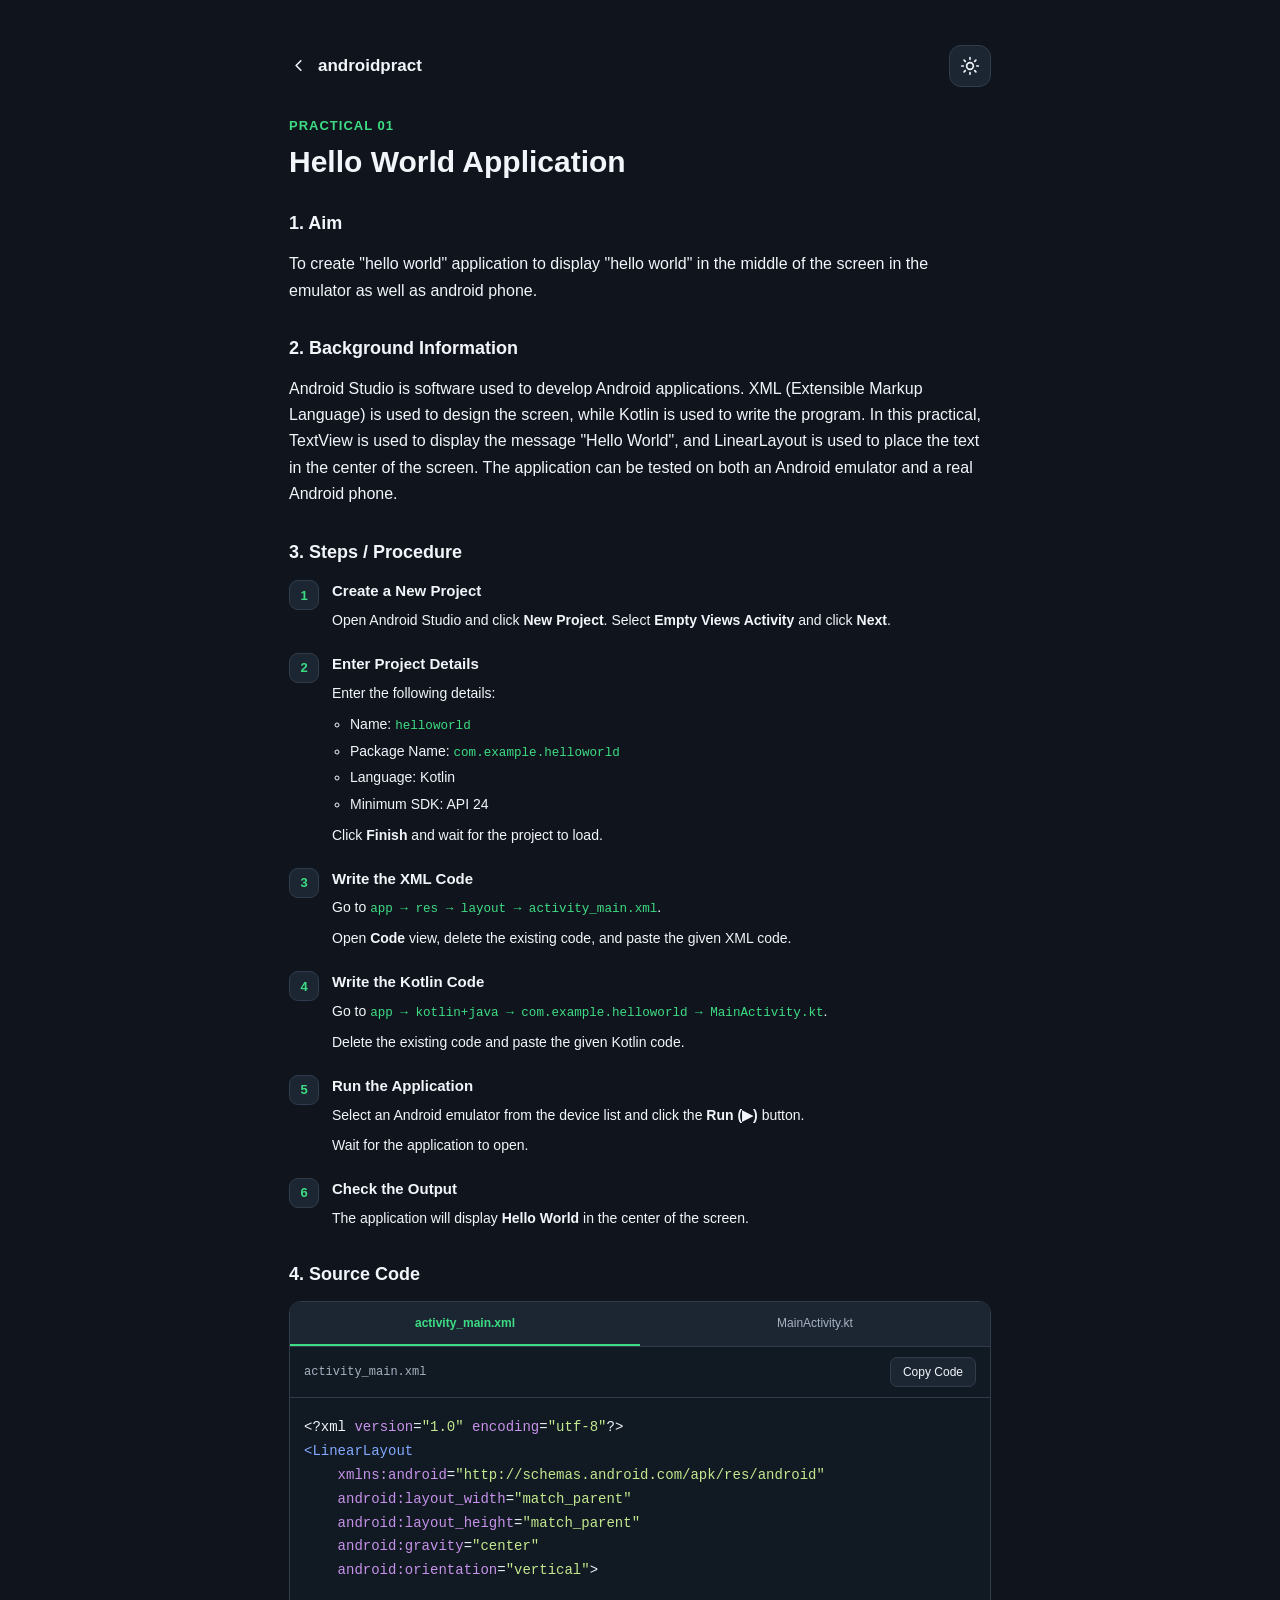
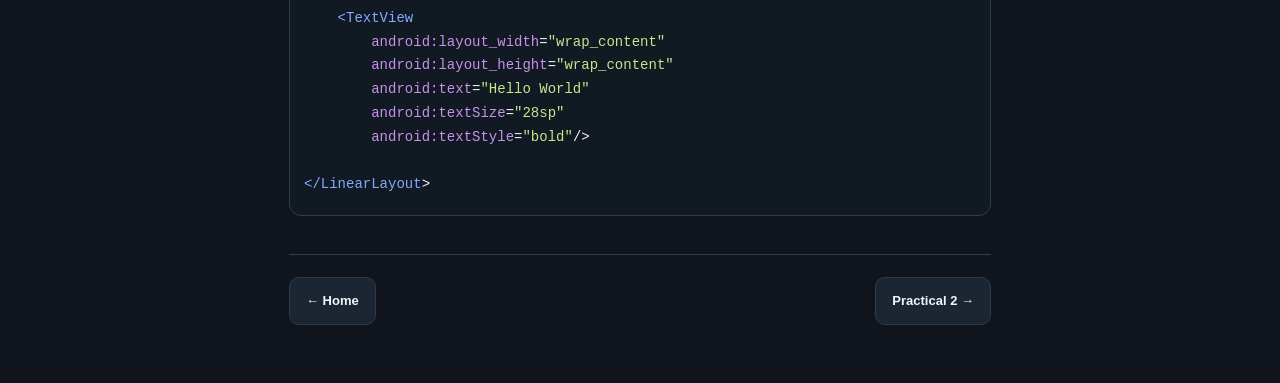
==== p1.html @ e2233543 "Add files via upload" ====
<!DOCTYPE html><html lang="en"><head><meta charset="UTF-8"><meta name="viewport" content="width=device-width,initial-scale=1"><title>Practical 1 - Hello World Application</title><style>*{box-sizing:border-box} :root{--bg:#10151d;--card:#1c2633;--border:#303c4b;--text:#f2f5f9;--muted:#a7b3c2;--accent:#3ddc84;--hover:#253344;--code:#111923}html.light{--bg:#f4f6f8;--card:#fff;--border:#dce2e8;--text:#17212d;--muted:#526273;--accent:#16834b;--hover:#eef5f0;--code:#f0f3f7}body{margin:0;background:var(--bg);color:var(--text);font-family:Arial,sans-serif;line-height:1.65}.container{max-width:750px;margin:auto;padding:24px 16px}.header{display:flex;justify-content:space-between;align-items:center;margin-bottom:28px}.logo{font-size:22px;font-weight:700;letter-spacing:-.5px}.theme-toggle{display:flex;align-items:center;justify-content:center;width:42px;height:42px;background:var(--card);color:var(--text);border:1px solid var(--border);border-radius:12px;cursor:pointer}.theme-toggle svg{width:20px;height:20px}.practical{display:flex;align-items:center;gap:16px;padding:20px 16px;margin-bottom:12px;background:var(--card);border:1px solid var(--border);border-radius:12px;text-decoration:none;color:var(--text)}.practical:hover,.nav-btn:hover{background:var(--hover);border-color:var(--accent)}.number{color:var(--accent);font-size:16px;font-weight:700;min-width:28px}.name{font-size:15px;font-weight:500;line-height:1.5}@media(min-width:768px){.container{padding:45px 24px}.practical{padding:22px 24px}.name{font-size:17px}}h1{font-size:25px;line-height:1.3;margin:0 0 28px}.home-link{display:flex;align-items:center;gap:10px;color:var(--text);text-decoration:none;font-size:17px;font-weight:700}.home-link svg{width:19px;height:19px}.practical-number{color:var(--accent);font-size:13px;font-weight:700;letter-spacing:1px;margin-bottom:6px}.section{margin-bottom:30px}h2{font-size:18px;margin:0 0 12px}p{margin:0;font-size:15px}.steps{margin:0;padding:0;list-style:none;counter-reset:step}.steps>li{counter-increment:step;position:relative;padding-left:43px;margin-bottom:20px}.steps>li:before{content:counter(step);position:absolute;left:0;top:1px;width:28px;height:28px;background:var(--card);border:1px solid var(--border);color:var(--accent);border-radius:9px;display:flex;justify-content:center;align-items:center;font-size:13px;font-weight:700}.step-title{font-size:15px;font-weight:700;margin-bottom:5px}.steps p{font-size:14px}.steps p+p{margin-top:7px}.details{margin:8px 0;padding-left:18px;font-size:14px}.details li{margin:3px 0}.inline-code{font-family:Consolas,monospace;font-size:.9em;color:var(--accent);overflow-wrap:anywhere}.editor{border:1px solid var(--border);border-radius:12px;overflow:hidden;background:var(--code)}.tabs{display:flex;border-bottom:1px solid var(--border);overflow-x:auto}.tab{flex:1;padding:14px 12px;background:var(--card);color:var(--muted);border:0;border-bottom:2px solid transparent;font-size:12px;white-space:nowrap;cursor:pointer}.tab.active{color:var(--accent);border-bottom-color:var(--accent);font-weight:700}.code-toolbar{display:flex;justify-content:space-between;align-items:center;padding:10px 14px;border-bottom:1px solid var(--border);gap:8px}.filename{font-size:12px;color:var(--muted);font-family:Consolas,monospace}.copy-btn{background:var(--card);color:var(--text);border:1px solid var(--border);border-radius:7px;padding:7px 12px;font-size:12px;cursor:pointer}pre{margin:0;padding:18px 14px;overflow-x:auto;font-family:Consolas,'Courier New',monospace;font-size:12px;line-height:1.7;tab-size:4;color:var(--text)}.token-tag,.token-type{color:#82aaff}.token-attr,.token-keyword{color:#c792ea}.token-string{color:#c3e88d}.token-function{color:#89ddff}html.light .token-tag,html.light .token-type{color:#175bb5}html.light .token-attr,html.light .token-keyword{color:#8b3ab4}html.light .token-string{color:#237a38}html.light .token-function{color:#087b91}.navigation{display:flex;justify-content:space-between;gap:12px;margin-top:38px;padding-top:22px;border-top:1px solid var(--border)}.nav-btn{display:inline-flex;align-items:center;padding:12px 16px;background:var(--card);border:1px solid var(--border);border-radius:10px;color:var(--text);text-decoration:none;font-size:13px;font-weight:600}@media(min-width:768px){h1{font-size:30px}p{font-size:16px}pre{font-size:14px}}</style><script>try{if(localStorage.getItem('androidTheme')==='light')document.documentElement.classList.add('light')}catch(e){}</script></head><body><div class="container"><header class="header"><a class="home-link" href="index.html"><svg viewBox="0 0 24 24" fill="none" stroke="currentColor" stroke-width="2" stroke-linecap="round" stroke-linejoin="round" aria-hidden="true"><path d="m15 18-6-6 6-6"/></svg>androidpract</a><button class="theme-toggle" id="themeToggle" type="button" aria-label="Toggle theme"></button></header><main><div class="practical-number">PRACTICAL 01</div><h1>Hello World Application</h1><section class="section"><h2>1. Aim</h2><p>To create "hello world" application to display "hello world" in the middle of the screen in the emulator as well as android phone.</p></section><section class="section"><h2>2. Background Information</h2><p>Android Studio is software used to develop Android applications. XML (Extensible Markup Language) is used to design the screen, while Kotlin is used to write the program. In this practical, TextView is used to display the message "Hello World", and LinearLayout is used to place the text in the center of the screen. The application can be tested on both an Android emulator and a real Android phone.</p></section><section class="section"><h2>3. Steps / Procedure</h2><ol class="steps"><li><div class="step-title">Create a New Project</div><p>Open Android Studio and click <strong>New Project</strong>. Select <strong>Empty Views Activity</strong> and click <strong>Next</strong>.</p></li><li><div class="step-title">Enter Project Details</div><p>Enter the following details:</p><ul class="details"><li>Name: <span class="inline-code">helloworld</span></li><li>Package Name: <span class="inline-code">com.example.helloworld</span></li><li>Language: Kotlin</li><li>Minimum SDK: API 24</li></ul><p>Click <strong>Finish</strong> and wait for the project to load.</p></li><li><div class="step-title">Write the XML Code</div><p>Go to <span class="inline-code">app → res → layout → activity_main.xml</span>.</p><p>Open <strong>Code</strong> view, delete the existing code, and paste the given XML code.</p></li><li><div class="step-title">Write the Kotlin Code</div><p>Go to <span class="inline-code">app → kotlin+java → com.example.helloworld → MainActivity.kt</span>.</p><p>Delete the existing code and paste the given Kotlin code.</p></li><li><div class="step-title">Run the Application</div><p>Select an Android emulator from the device list and click the <strong>Run (▶)</strong> button.</p><p>Wait for the application to open.</p></li><li><div class="step-title">Check the Output</div><p>The application will display <strong>Hello World</strong> in the center of the screen.</p></li></ol></section><section class="section"><h2>4. Source Code</h2><div class="editor"><div class="tabs" role="tablist" aria-label="Source code files"><button class="tab active" id="tab-xml" type="button" role="tab" aria-selected="true" aria-controls="codePanel" onclick="showCode('xml')">activity_main.xml</button><button class="tab" id="tab-kotlin" type="button" role="tab" aria-selected="false" aria-controls="codePanel" onclick="showCode('kotlin')">MainActivity.kt</button></div><div class="code-toolbar"><span class="filename" id="filename">activity_main.xml</span><button class="copy-btn" id="copyBtn" type="button" onclick="copyCode()">Copy Code</button></div><div id="codePanel" role="tabpanel" aria-labelledby="tab-xml"><pre><code id="codeDisplay"></code></pre></div></div></section></main><nav class="navigation"><a class="nav-btn" href="index.html">← Home</a><a class="nav-btn" href="p2.html">Practical 2 →</a></nav></div><script type="text/plain" id="xmlSource">
<?xml version="1.0" encoding="utf-8"?>
<LinearLayout
    xmlns:android="http://schemas.android.com/apk/res/android"
    android:layout_width="match_parent"
    android:layout_height="match_parent"
    android:gravity="center"
    android:orientation="vertical">

    <TextView
        android:layout_width="wrap_content"
        android:layout_height="wrap_content"
        android:text="Hello World"
        android:textSize="28sp"
        android:textStyle="bold"/>

</LinearLayout>
</script><script type="text/plain" id="kotlinSource">
package com.example.helloworld

import android.os.Bundle
import androidx.appcompat.app.AppCompatActivity

class MainActivity : AppCompatActivity() {

    override fun onCreate(savedInstanceState: Bundle?) {
        super.onCreate(savedInstanceState)
        setContentView(R.layout.activity_main)
    }
}
</script><script>const toggle=document.getElementById('themeToggle');const sun='<svg viewBox="0 0 24 24" fill="none" stroke="currentColor" stroke-width="2" stroke-linecap="round"><circle cx="12" cy="12" r="4"/><path d="M12 2v2m0 16v2M4.93 4.93l1.42 1.42m11.3 11.3 1.42 1.42M2 12h2m16 0h2M4.93 19.07l1.42-1.42m11.3-11.3 1.42-1.42"/></svg>';const moon='<svg viewBox="0 0 24 24" fill="none" stroke="currentColor" stroke-width="2" stroke-linecap="round"><path d="M20.985 12.486A9 9 0 0 1 11.514 3.015a9 9 0 1 0 9.471 9.471Z"/></svg>';function renderTheme(){let light=document.documentElement.classList.contains('light');toggle.innerHTML=light?moon:sun;toggle.setAttribute('aria-label',light?'Switch to dark mode':'Switch to light mode')}toggle.addEventListener('click',()=>{document.documentElement.classList.toggle('light');try{localStorage.setItem('androidTheme',document.documentElement.classList.contains('light')?'light':'dark')}catch(e){}renderTheme()});renderTheme();const sources={xml:document.getElementById('xmlSource').textContent.trim(),kotlin:document.getElementById('kotlinSource').textContent.trim()};let currentFile='xml';const codeDisplay=document.getElementById('codeDisplay'),filename=document.getElementById('filename'),copyBtn=document.getElementById('copyBtn');function escapeHTML(s){return s.replace(/&/g,'&amp;').replace(/</g,'&lt;').replace(/>/g,'&gt;').replace(/"/g,'&quot;')}function highlightCode(code,language){let escaped=escapeHTML(code);if(language==='xml'){return escaped.replace(/(&lt;\/?[\w.-]+)|([\w:.-]+)(=)|(&quot;[^&]*?&quot;)/g,(m,tag,attr,equal,str)=>tag?'<span class="token-tag">'+tag+'</span>':attr?'<span class="token-attr">'+attr+'</span>'+equal:str?'<span class="token-string">'+str+'</span>':m)}return escaped.replace(/(package|import|class|override|fun|super)|(AppCompatActivity|Bundle|MainActivity)|(onCreate|setContentView)/g,(m,keyword,type,func)=>'<span class="'+(keyword?'token-keyword':type?'token-type':'token-function')+'">'+m+'</span>')}function showCode(file){currentFile=file;let isXML=file==='xml';filename.textContent=isXML?'activity_main.xml':'MainActivity.kt';codeDisplay.innerHTML=highlightCode(sources[file],file);document.querySelectorAll('.tab').forEach(tab=>{let active=tab.id===(isXML?'tab-xml':'tab-kotlin');tab.classList.toggle('active',active);tab.setAttribute('aria-selected',String(active))});document.getElementById('codePanel').setAttribute('aria-labelledby',isXML?'tab-xml':'tab-kotlin');copyBtn.textContent='Copy Code'}async function copyCode(){try{await navigator.clipboard.writeText(sources[currentFile]);copyBtn.textContent='Copied!'}catch(e){let t=document.createElement('textarea');t.value=sources[currentFile];t.style.position='fixed';t.style.opacity='0';document.body.appendChild(t);t.select();let ok=document.execCommand('copy');t.remove();copyBtn.textContent=ok?'Copied!':'Copy failed'}}showCode('xml');</script></body></html>
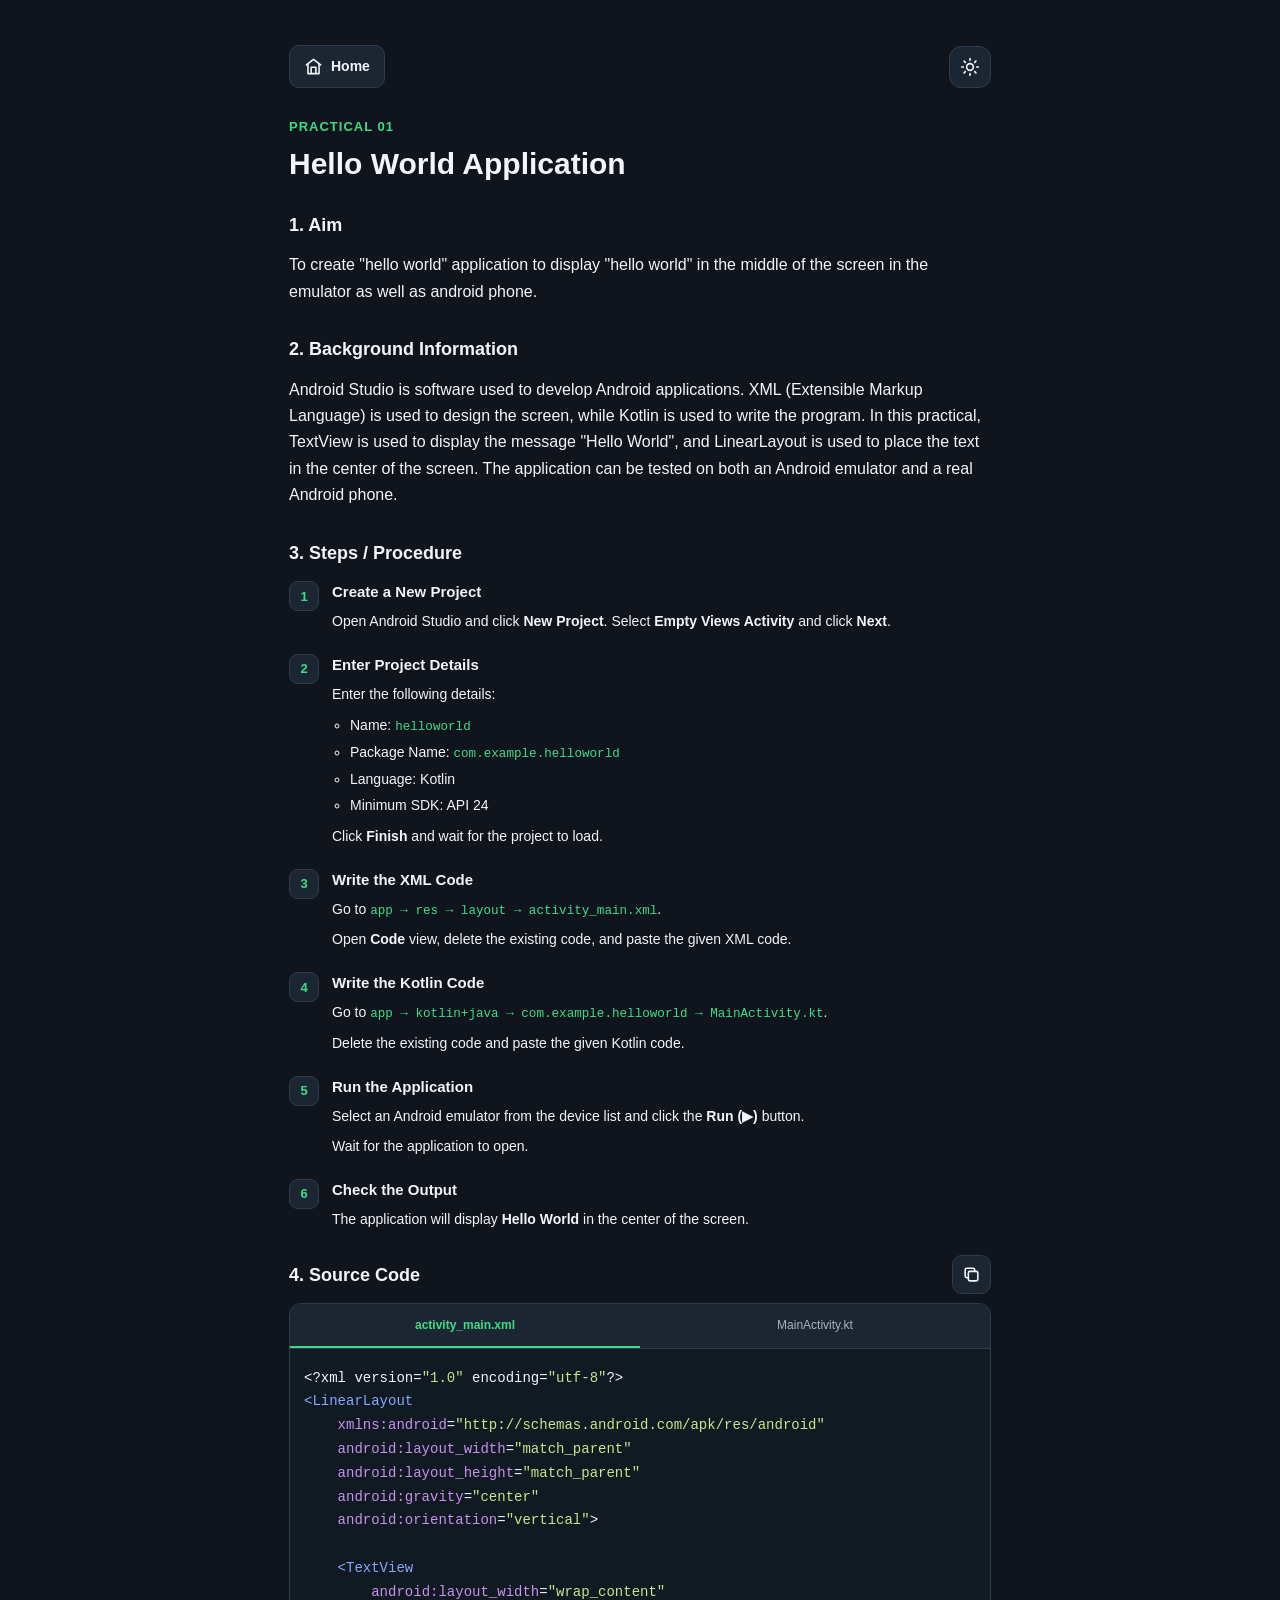
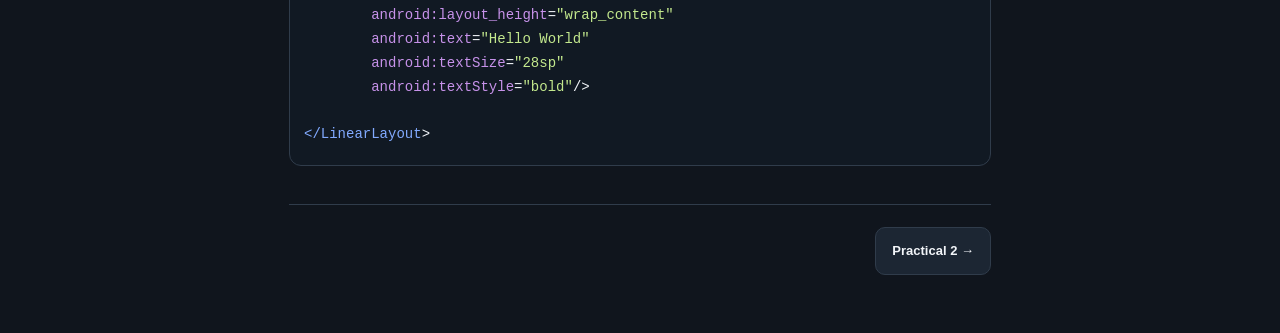
==== commit a1a9d94b: "Add files via upload" ====
--- a/p1.html
+++ b/p1.html
@@ -1,4 +1,16 @@
-<!DOCTYPE html><html lang="en"><head><meta charset="UTF-8"><meta name="viewport" content="width=device-width,initial-scale=1"><title>Practical 1 - Hello World Application</title><style>*{box-sizing:border-box} :root{--bg:#10151d;--card:#1c2633;--border:#303c4b;--text:#f2f5f9;--muted:#a7b3c2;--accent:#3ddc84;--hover:#253344;--code:#111923}html.light{--bg:#f4f6f8;--card:#fff;--border:#dce2e8;--text:#17212d;--muted:#526273;--accent:#16834b;--hover:#eef5f0;--code:#f0f3f7}body{margin:0;background:var(--bg);color:var(--text);font-family:Arial,sans-serif;line-height:1.65}.container{max-width:750px;margin:auto;padding:24px 16px}.header{display:flex;justify-content:space-between;align-items:center;margin-bottom:28px}.logo{font-size:22px;font-weight:700;letter-spacing:-.5px}.theme-toggle{display:flex;align-items:center;justify-content:center;width:42px;height:42px;background:var(--card);color:var(--text);border:1px solid var(--border);border-radius:12px;cursor:pointer}.theme-toggle svg{width:20px;height:20px}.practical{display:flex;align-items:center;gap:16px;padding:20px 16px;margin-bottom:12px;background:var(--card);border:1px solid var(--border);border-radius:12px;text-decoration:none;color:var(--text)}.practical:hover,.nav-btn:hover{background:var(--hover);border-color:var(--accent)}.number{color:var(--accent);font-size:16px;font-weight:700;min-width:28px}.name{font-size:15px;font-weight:500;line-height:1.5}@media(min-width:768px){.container{padding:45px 24px}.practical{padding:22px 24px}.name{font-size:17px}}h1{font-size:25px;line-height:1.3;margin:0 0 28px}.home-link{display:flex;align-items:center;gap:10px;color:var(--text);text-decoration:none;font-size:17px;font-weight:700}.home-link svg{width:19px;height:19px}.practical-number{color:var(--accent);font-size:13px;font-weight:700;letter-spacing:1px;margin-bottom:6px}.section{margin-bottom:30px}h2{font-size:18px;margin:0 0 12px}p{margin:0;font-size:15px}.steps{margin:0;padding:0;list-style:none;counter-reset:step}.steps>li{counter-increment:step;position:relative;padding-left:43px;margin-bottom:20px}.steps>li:before{content:counter(step);position:absolute;left:0;top:1px;width:28px;height:28px;background:var(--card);border:1px solid var(--border);color:var(--accent);border-radius:9px;display:flex;justify-content:center;align-items:center;font-size:13px;font-weight:700}.step-title{font-size:15px;font-weight:700;margin-bottom:5px}.steps p{font-size:14px}.steps p+p{margin-top:7px}.details{margin:8px 0;padding-left:18px;font-size:14px}.details li{margin:3px 0}.inline-code{font-family:Consolas,monospace;font-size:.9em;color:var(--accent);overflow-wrap:anywhere}.editor{border:1px solid var(--border);border-radius:12px;overflow:hidden;background:var(--code)}.tabs{display:flex;border-bottom:1px solid var(--border);overflow-x:auto}.tab{flex:1;padding:14px 12px;background:var(--card);color:var(--muted);border:0;border-bottom:2px solid transparent;font-size:12px;white-space:nowrap;cursor:pointer}.tab.active{color:var(--accent);border-bottom-color:var(--accent);font-weight:700}.code-toolbar{display:flex;justify-content:space-between;align-items:center;padding:10px 14px;border-bottom:1px solid var(--border);gap:8px}.filename{font-size:12px;color:var(--muted);font-family:Consolas,monospace}.copy-btn{background:var(--card);color:var(--text);border:1px solid var(--border);border-radius:7px;padding:7px 12px;font-size:12px;cursor:pointer}pre{margin:0;padding:18px 14px;overflow-x:auto;font-family:Consolas,'Courier New',monospace;font-size:12px;line-height:1.7;tab-size:4;color:var(--text)}.token-tag,.token-type{color:#82aaff}.token-attr,.token-keyword{color:#c792ea}.token-string{color:#c3e88d}.token-function{color:#89ddff}html.light .token-tag,html.light .token-type{color:#175bb5}html.light .token-attr,html.light .token-keyword{color:#8b3ab4}html.light .token-string{color:#237a38}html.light .token-function{color:#087b91}.navigation{display:flex;justify-content:space-between;gap:12px;margin-top:38px;padding-top:22px;border-top:1px solid var(--border)}.nav-btn{display:inline-flex;align-items:center;padding:12px 16px;background:var(--card);border:1px solid var(--border);border-radius:10px;color:var(--text);text-decoration:none;font-size:13px;font-weight:600}@media(min-width:768px){h1{font-size:30px}p{font-size:16px}pre{font-size:14px}}</style><script>try{if(localStorage.getItem('androidTheme')==='light')document.documentElement.classList.add('light')}catch(e){}</script></head><body><div class="container"><header class="header"><a class="home-link" href="index.html"><svg viewBox="0 0 24 24" fill="none" stroke="currentColor" stroke-width="2" stroke-linecap="round" stroke-linejoin="round" aria-hidden="true"><path d="m15 18-6-6 6-6"/></svg>androidpract</a><button class="theme-toggle" id="themeToggle" type="button" aria-label="Toggle theme"></button></header><main><div class="practical-number">PRACTICAL 01</div><h1>Hello World Application</h1><section class="section"><h2>1. Aim</h2><p>To create "hello world" application to display "hello world" in the middle of the screen in the emulator as well as android phone.</p></section><section class="section"><h2>2. Background Information</h2><p>Android Studio is software used to develop Android applications. XML (Extensible Markup Language) is used to design the screen, while Kotlin is used to write the program. In this practical, TextView is used to display the message "Hello World", and LinearLayout is used to place the text in the center of the screen. The application can be tested on both an Android emulator and a real Android phone.</p></section><section class="section"><h2>3. Steps / Procedure</h2><ol class="steps"><li><div class="step-title">Create a New Project</div><p>Open Android Studio and click <strong>New Project</strong>. Select <strong>Empty Views Activity</strong> and click <strong>Next</strong>.</p></li><li><div class="step-title">Enter Project Details</div><p>Enter the following details:</p><ul class="details"><li>Name: <span class="inline-code">helloworld</span></li><li>Package Name: <span class="inline-code">com.example.helloworld</span></li><li>Language: Kotlin</li><li>Minimum SDK: API 24</li></ul><p>Click <strong>Finish</strong> and wait for the project to load.</p></li><li><div class="step-title">Write the XML Code</div><p>Go to <span class="inline-code">app → res → layout → activity_main.xml</span>.</p><p>Open <strong>Code</strong> view, delete the existing code, and paste the given XML code.</p></li><li><div class="step-title">Write the Kotlin Code</div><p>Go to <span class="inline-code">app → kotlin+java → com.example.helloworld → MainActivity.kt</span>.</p><p>Delete the existing code and paste the given Kotlin code.</p></li><li><div class="step-title">Run the Application</div><p>Select an Android emulator from the device list and click the <strong>Run (▶)</strong> button.</p><p>Wait for the application to open.</p></li><li><div class="step-title">Check the Output</div><p>The application will display <strong>Hello World</strong> in the center of the screen.</p></li></ol></section><section class="section"><h2>4. Source Code</h2><div class="editor"><div class="tabs" role="tablist" aria-label="Source code files"><button class="tab active" id="tab-xml" type="button" role="tab" aria-selected="true" aria-controls="codePanel" onclick="showCode('xml')">activity_main.xml</button><button class="tab" id="tab-kotlin" type="button" role="tab" aria-selected="false" aria-controls="codePanel" onclick="showCode('kotlin')">MainActivity.kt</button></div><div class="code-toolbar"><span class="filename" id="filename">activity_main.xml</span><button class="copy-btn" id="copyBtn" type="button" onclick="copyCode()">Copy Code</button></div><div id="codePanel" role="tabpanel" aria-labelledby="tab-xml"><pre><code id="codeDisplay"></code></pre></div></div></section></main><nav class="navigation"><a class="nav-btn" href="index.html">← Home</a><a class="nav-btn" href="p2.html">Practical 2 →</a></nav></div><script type="text/plain" id="xmlSource">
+<!DOCTYPE html>
+<html lang="en"><head><meta charset="utf-8"/><meta content="width=device-width,initial-scale=1" name="viewport"/><title>Practical 1 - Hello World Application</title><style>*{box-sizing:border-box} :root{--bg:#10151d;--card:#1c2633;--border:#303c4b;--text:#f2f5f9;--muted:#a7b3c2;--accent:#3ddc84;--hover:#253344;--code:#111923}html.light{--bg:#f4f6f8;--card:#fff;--border:#dce2e8;--text:#17212d;--muted:#526273;--accent:#16834b;--hover:#eef5f0;--code:#f0f3f7}body{margin:0;background:var(--bg);color:var(--text);font-family:Arial,sans-serif;line-height:1.65}.container{max-width:750px;margin:auto;padding:24px 16px}.header{display:flex;justify-content:space-between;align-items:center;margin-bottom:28px}.logo{font-size:22px;font-weight:700;letter-spacing:-.5px}.theme-toggle{display:flex;align-items:center;justify-content:center;width:42px;height:42px;background:var(--card);color:var(--text);border:1px solid var(--border);border-radius:12px;cursor:pointer}.theme-toggle svg{width:20px;height:20px}.practical{display:flex;align-items:center;gap:16px;padding:20px 16px;margin-bottom:12px;background:var(--card);border:1px solid var(--border);border-radius:12px;text-decoration:none;color:var(--text)}.practical:hover,.nav-btn:hover{background:var(--hover);border-color:var(--accent)}.number{color:var(--accent);font-size:16px;font-weight:700;min-width:28px}.name{font-size:15px;font-weight:500;line-height:1.5}@media(min-width:768px){.container{padding:45px 24px}.practical{padding:22px 24px}.name{font-size:17px}}h1{font-size:25px;line-height:1.3;margin:0 0 28px}.home-link{display:flex;align-items:center;gap:10px;color:var(--text);text-decoration:none;font-size:17px;font-weight:700}.home-link svg{width:19px;height:19px}.practical-number{color:var(--accent);font-size:13px;font-weight:700;letter-spacing:1px;margin-bottom:6px}.section{margin-bottom:30px}h2{font-size:18px;margin:0 0 12px}p{margin:0;font-size:15px}.steps{margin:0;padding:0;list-style:none;counter-reset:step}.steps>li{counter-increment:step;position:relative;padding-left:43px;margin-bottom:20px}.steps>li:before{content:counter(step);position:absolute;left:0;top:1px;width:28px;height:28px;background:var(--card);border:1px solid var(--border);color:var(--accent);border-radius:9px;display:flex;justify-content:center;align-items:center;font-size:13px;font-weight:700}.step-title{font-size:15px;font-weight:700;margin-bottom:5px}.steps p{font-size:14px}.steps p+p{margin-top:7px}.details{margin:8px 0;padding-left:18px;font-size:14px}.details li{margin:3px 0}.inline-code{font-family:Consolas,monospace;font-size:.9em;color:var(--accent);overflow-wrap:anywhere}.editor{border:1px solid var(--border);border-radius:12px;overflow:hidden;background:var(--code)}.tabs{display:flex;border-bottom:1px solid var(--border);overflow-x:auto}.tab{flex:1;padding:14px 12px;background:var(--card);color:var(--muted);border:0;border-bottom:2px solid transparent;font-size:12px;white-space:nowrap;cursor:pointer}.tab.active{color:var(--accent);border-bottom-color:var(--accent);font-weight:700}.code-toolbar{display:flex;justify-content:space-between;align-items:center;padding:10px 14px;border-bottom:1px solid var(--border);gap:8px}.filename{font-size:12px;color:var(--muted);font-family:Consolas,monospace}.copy-btn{background:var(--card);color:var(--text);border:1px solid var(--border);border-radius:7px;padding:7px 12px;font-size:12px;cursor:pointer}pre{margin:0;padding:18px 14px;overflow-x:auto;font-family:Consolas,'Courier New',monospace;font-size:12px;line-height:1.7;tab-size:4;color:var(--text)}.token-tag,.token-type{color:#82aaff}.token-attr,.token-keyword{color:#c792ea}.token-string{color:#c3e88d}.token-function{color:#89ddff}html.light .token-tag,html.light .token-type{color:#175bb5}html.light .token-attr,html.light .token-keyword{color:#8b3ab4}html.light .token-string{color:#237a38}html.light .token-function{color:#087b91}.navigation{display:flex;justify-content:space-between;gap:12px;margin-top:38px;padding-top:22px;border-top:1px solid var(--border)}.nav-btn{display:inline-flex;align-items:center;padding:12px 16px;background:var(--card);border:1px solid var(--border);border-radius:10px;color:var(--text);text-decoration:none;font-size:13px;font-weight:600}@media(min-width:768px){h1{font-size:30px}p{font-size:16px}pre{font-size:14px}}
+.home-btn{display:inline-flex;align-items:center;justify-content:center;gap:8px;padding:9px 14px;border:1px solid var(--border);border-radius:10px;background:var(--card);color:var(--text);text-decoration:none;font-size:14px;font-weight:700}
+.home-btn:hover{border-color:var(--accent)}
+.navigation{justify-content:flex-end}
+.section:has(.editor){position:relative}
+.code-title{padding-right:50px}
+.copy-icon{position:absolute;right:0;top:-6px;display:flex;align-items:center;justify-content:center;width:39px;height:39px;background:var(--card);border:1px solid var(--border);border-radius:10px;color:var(--text);cursor:pointer;transition:color .15s,background .15s,transform .15s}
+.copy-icon:hover{border-color:var(--accent)}
+.copy-icon.flash{color:var(--accent);background:var(--hover);transform:scale(1.1)}
+.token-number{color:#f7b267}.token-punctuation{color:#c9d5e5}
+html.light .token-number{color:#9b5800}
+</style><script>try{if(localStorage.getItem('androidTheme')==='light')document.documentElement.classList.add('light')}catch(e){}</script></head><body><div class="container"><header class="header"><a aria-label="Home" class="home-btn" href="index.html"><svg aria-hidden="true" fill="none" height="19" stroke="currentColor" stroke-linecap="round" stroke-linejoin="round" stroke-width="2" viewbox="0 0 24 24" width="19"><path d="m3 10 9-7 9 7"></path><path d="M5 9v12h14V9"></path><path d="M9 21v-8h6v8"></path></svg> Home</a><button aria-label="Toggle theme" class="theme-toggle" id="themeToggle" type="button"></button></header><main><div class="practical-number">PRACTICAL 01</div><h1>Hello World Application</h1><section class="section"><h2>1. Aim</h2><p>To create "hello world" application to display "hello world" in the middle of the screen in the emulator as well as android phone.</p></section><section class="section"><h2>2. Background Information</h2><p>Android Studio is software used to develop Android applications. XML (Extensible Markup Language) is used to design the screen, while Kotlin is used to write the program. In this practical, TextView is used to display the message "Hello World", and LinearLayout is used to place the text in the center of the screen. The application can be tested on both an Android emulator and a real Android phone.</p></section><section class="section"><h2>3. Steps / Procedure</h2><ol class="steps"><li><div class="step-title">Create a New Project</div><p>Open Android Studio and click <strong>New Project</strong>. Select <strong>Empty Views Activity</strong> and click <strong>Next</strong>.</p></li><li><div class="step-title">Enter Project Details</div><p>Enter the following details:</p><ul class="details"><li>Name: <span class="inline-code">helloworld</span></li><li>Package Name: <span class="inline-code">com.example.helloworld</span></li><li>Language: Kotlin</li><li>Minimum SDK: API 24</li></ul><p>Click <strong>Finish</strong> and wait for the project to load.</p></li><li><div class="step-title">Write the XML Code</div><p>Go to <span class="inline-code">app → res → layout → activity_main.xml</span>.</p><p>Open <strong>Code</strong> view, delete the existing code, and paste the given XML code.</p></li><li><div class="step-title">Write the Kotlin Code</div><p>Go to <span class="inline-code">app → kotlin+java → com.example.helloworld → MainActivity.kt</span>.</p><p>Delete the existing code and paste the given Kotlin code.</p></li><li><div class="step-title">Run the Application</div><p>Select an Android emulator from the device list and click the <strong>Run (▶)</strong> button.</p><p>Wait for the application to open.</p></li><li><div class="step-title">Check the Output</div><p>The application will display <strong>Hello World</strong> in the center of the screen.</p></li></ol></section><section class="section"><h2 class="code-title">4. Source Code</h2><button aria-label="Copy source code" class="copy-icon" id="copyBtn" onclick="copyCode()" title="Copy source code" type="button"><svg aria-hidden="true" fill="none" height="19" stroke="currentColor" stroke-linecap="round" stroke-linejoin="round" stroke-width="2" viewbox="0 0 24 24" width="19"><rect height="12" rx="2" width="12" x="8" y="8"></rect><path d="M16 8V6a2 2 0 0 0-2-2H6a2 2 0 0 0-2 2v8a2 2 0 0 0 2 2h2"></path></svg></button><div class="editor"><div aria-label="Source code files" class="tabs" role="tablist"><button aria-controls="codePanel" aria-selected="true" class="tab active" id="tab-xml" onclick="showCode('xml')" role="tab" type="button">activity_main.xml</button><button aria-controls="codePanel" aria-selected="false" class="tab" id="tab-kotlin" onclick="showCode('kotlin')" role="tab" type="button">MainActivity.kt</button></div><div aria-labelledby="tab-xml" id="codePanel" role="tabpanel"><pre><code id="codeDisplay"></code></pre></div></div></section></main><nav class="navigation"><a class="nav-btn" href="p2.html">Practical 2 →</a></nav></div><script id="xmlSource" type="text/plain">
 <?xml version="1.0" encoding="utf-8"?>
 <LinearLayout
     xmlns:android="http://schemas.android.com/apk/res/android"
@@ -15,7 +27,7 @@
         android:textStyle="bold"/>
 
 </LinearLayout>
-</script><script type="text/plain" id="kotlinSource">
+</script><script id="kotlinSource" type="text/plain">
 package com.example.helloworld
 
 import android.os.Bundle
@@ -28,4 +40,42 @@
         setContentView(R.layout.activity_main)
     }
 }
-</script><script>const toggle=document.getElementById('themeToggle');const sun='<svg viewBox="0 0 24 24" fill="none" stroke="currentColor" stroke-width="2" stroke-linecap="round"><circle cx="12" cy="12" r="4"/><path d="M12 2v2m0 16v2M4.93 4.93l1.42 1.42m11.3 11.3 1.42 1.42M2 12h2m16 0h2M4.93 19.07l1.42-1.42m11.3-11.3 1.42-1.42"/></svg>';const moon='<svg viewBox="0 0 24 24" fill="none" stroke="currentColor" stroke-width="2" stroke-linecap="round"><path d="M20.985 12.486A9 9 0 0 1 11.514 3.015a9 9 0 1 0 9.471 9.471Z"/></svg>';function renderTheme(){let light=document.documentElement.classList.contains('light');toggle.innerHTML=light?moon:sun;toggle.setAttribute('aria-label',light?'Switch to dark mode':'Switch to light mode')}toggle.addEventListener('click',()=>{document.documentElement.classList.toggle('light');try{localStorage.setItem('androidTheme',document.documentElement.classList.contains('light')?'light':'dark')}catch(e){}renderTheme()});renderTheme();const sources={xml:document.getElementById('xmlSource').textContent.trim(),kotlin:document.getElementById('kotlinSource').textContent.trim()};let currentFile='xml';const codeDisplay=document.getElementById('codeDisplay'),filename=document.getElementById('filename'),copyBtn=document.getElementById('copyBtn');function escapeHTML(s){return s.replace(/&/g,'&amp;').replace(/</g,'&lt;').replace(/>/g,'&gt;').replace(/"/g,'&quot;')}function highlightCode(code,language){let escaped=escapeHTML(code);if(language==='xml'){return escaped.replace(/(&lt;\/?[\w.-]+)|([\w:.-]+)(=)|(&quot;[^&]*?&quot;)/g,(m,tag,attr,equal,str)=>tag?'<span class="token-tag">'+tag+'</span>':attr?'<span class="token-attr">'+attr+'</span>'+equal:str?'<span class="token-string">'+str+'</span>':m)}return escaped.replace(/(package|import|class|override|fun|super)|(AppCompatActivity|Bundle|MainActivity)|(onCreate|setContentView)/g,(m,keyword,type,func)=>'<span class="'+(keyword?'token-keyword':type?'token-type':'token-function')+'">'+m+'</span>')}function showCode(file){currentFile=file;let isXML=file==='xml';filename.textContent=isXML?'activity_main.xml':'MainActivity.kt';codeDisplay.innerHTML=highlightCode(sources[file],file);document.querySelectorAll('.tab').forEach(tab=>{let active=tab.id===(isXML?'tab-xml':'tab-kotlin');tab.classList.toggle('active',active);tab.setAttribute('aria-selected',String(active))});document.getElementById('codePanel').setAttribute('aria-labelledby',isXML?'tab-xml':'tab-kotlin');copyBtn.textContent='Copy Code'}async function copyCode(){try{await navigator.clipboard.writeText(sources[currentFile]);copyBtn.textContent='Copied!'}catch(e){let t=document.createElement('textarea');t.value=sources[currentFile];t.style.position='fixed';t.style.opacity='0';document.body.appendChild(t);t.select();let ok=document.execCommand('copy');t.remove();copyBtn.textContent=ok?'Copied!':'Copy failed'}}showCode('xml');</script></body></html>+</script><script>const toggle=document.getElementById('themeToggle');const sun='<svg viewBox="0 0 24 24" fill="none" stroke="currentColor" stroke-width="2" stroke-linecap="round"><circle cx="12" cy="12" r="4"/><path d="M12 2v2m0 16v2M4.93 4.93l1.42 1.42m11.3 11.3 1.42 1.42M2 12h2m16 0h2M4.93 19.07l1.42-1.42m11.3-11.3 1.42-1.42"/></svg>';const moon='<svg viewBox="0 0 24 24" fill="none" stroke="currentColor" stroke-width="2" stroke-linecap="round"><path d="M20.985 12.486A9 9 0 0 1 11.514 3.015a9 9 0 1 0 9.471 9.471Z"/></svg>';function renderTheme(){let light=document.documentElement.classList.contains('light');toggle.innerHTML=light?moon:sun;toggle.setAttribute('aria-label',light?'Switch to dark mode':'Switch to light mode')}toggle.addEventListener('click',()=>{document.documentElement.classList.toggle('light');try{localStorage.setItem('androidTheme',document.documentElement.classList.contains('light')?'light':'dark')}catch(e){}renderTheme()});renderTheme();const sources={xml:document.getElementById('xmlSource').textContent.trim(),kotlin:document.getElementById('kotlinSource').textContent.trim()};
+let currentFile='xml';
+const codeDisplay=document.getElementById('codeDisplay'),copyBtn=document.getElementById('copyBtn');
+function escapeHTML(s){return s.replace(/&/g,'&amp;').replace(/</g,'&lt;').replace(/>/g,'&gt;').replace(/"/g,'&quot;').replace(/'/g,'&#39;')}
+function paint(s,cls){return '<span class="'+cls+'">'+escapeHTML(s)+'</span>'}
+function highlightCode(code,language){
+ if(language==='xml'){
+  return code.split(/(\"[^\"]*\")/g).map((piece,i)=>{
+   if(i%2)return paint(piece,'token-string');
+   return escapeHTML(piece).replace(/(&lt;\/?[\w.-]+)/g,'<span class="token-tag">$1</span>').replace(/\b([\w.-]+:[\w.-]+)(?==)/g,'<span class="token-attr">$1</span>');
+  }).join('');
+ }
+ const rx=/("(?:\\.|[^"\\])*"|\b(?:package|import|class|override|fun|super|val|var|if|else|return|this|object|true|false|null)\b|\b(?:AppCompatActivity|Bundle|MainActivity|String|Int|Boolean)\b|\b(?:onCreate|setContentView|findViewById|println)\b|\b\d+(?:\.\d+)?\b)/g;
+ return code.split(rx).map(piece=>{
+  if(!piece)return '';
+  if(/^"/.test(piece))return paint(piece,'token-string');
+  if(/^(package|import|class|override|fun|super|val|var|if|else|return|this|object|true|false|null)$/.test(piece))return paint(piece,'token-keyword');
+  if(/^(AppCompatActivity|Bundle|MainActivity|String|Int|Boolean)$/.test(piece))return paint(piece,'token-type');
+  if(/^(onCreate|setContentView|findViewById|println)$/.test(piece))return paint(piece,'token-function');
+  if(/^\d/.test(piece))return paint(piece,'token-number');
+  return escapeHTML(piece);
+ }).join('');
+}
+function showCode(file){
+ currentFile=file;
+ codeDisplay.innerHTML=highlightCode(sources[file],file);
+ document.querySelectorAll('.tab').forEach(tab=>{
+  const active=tab.id===(file==='xml'?'tab-xml':'tab-kotlin');
+  tab.classList.toggle('active',active);tab.setAttribute('aria-selected',String(active));
+ });
+ document.getElementById('codePanel').setAttribute('aria-labelledby',file==='xml'?'tab-xml':'tab-kotlin');
+}
+async function copyCode(){
+ let ok=false;
+ try{await navigator.clipboard.writeText(sources[currentFile]);ok=true}
+ catch(e){const t=document.createElement('textarea');t.value=sources[currentFile];t.style.position='fixed';t.style.opacity='0';document.body.appendChild(t);t.select();ok=document.execCommand('copy');t.remove()}
+ if(ok){copyBtn.classList.remove('flash');void copyBtn.offsetWidth;copyBtn.classList.add('flash');setTimeout(()=>copyBtn.classList.remove('flash'),420)}
+}
+showCode('xml');</script></body></html>
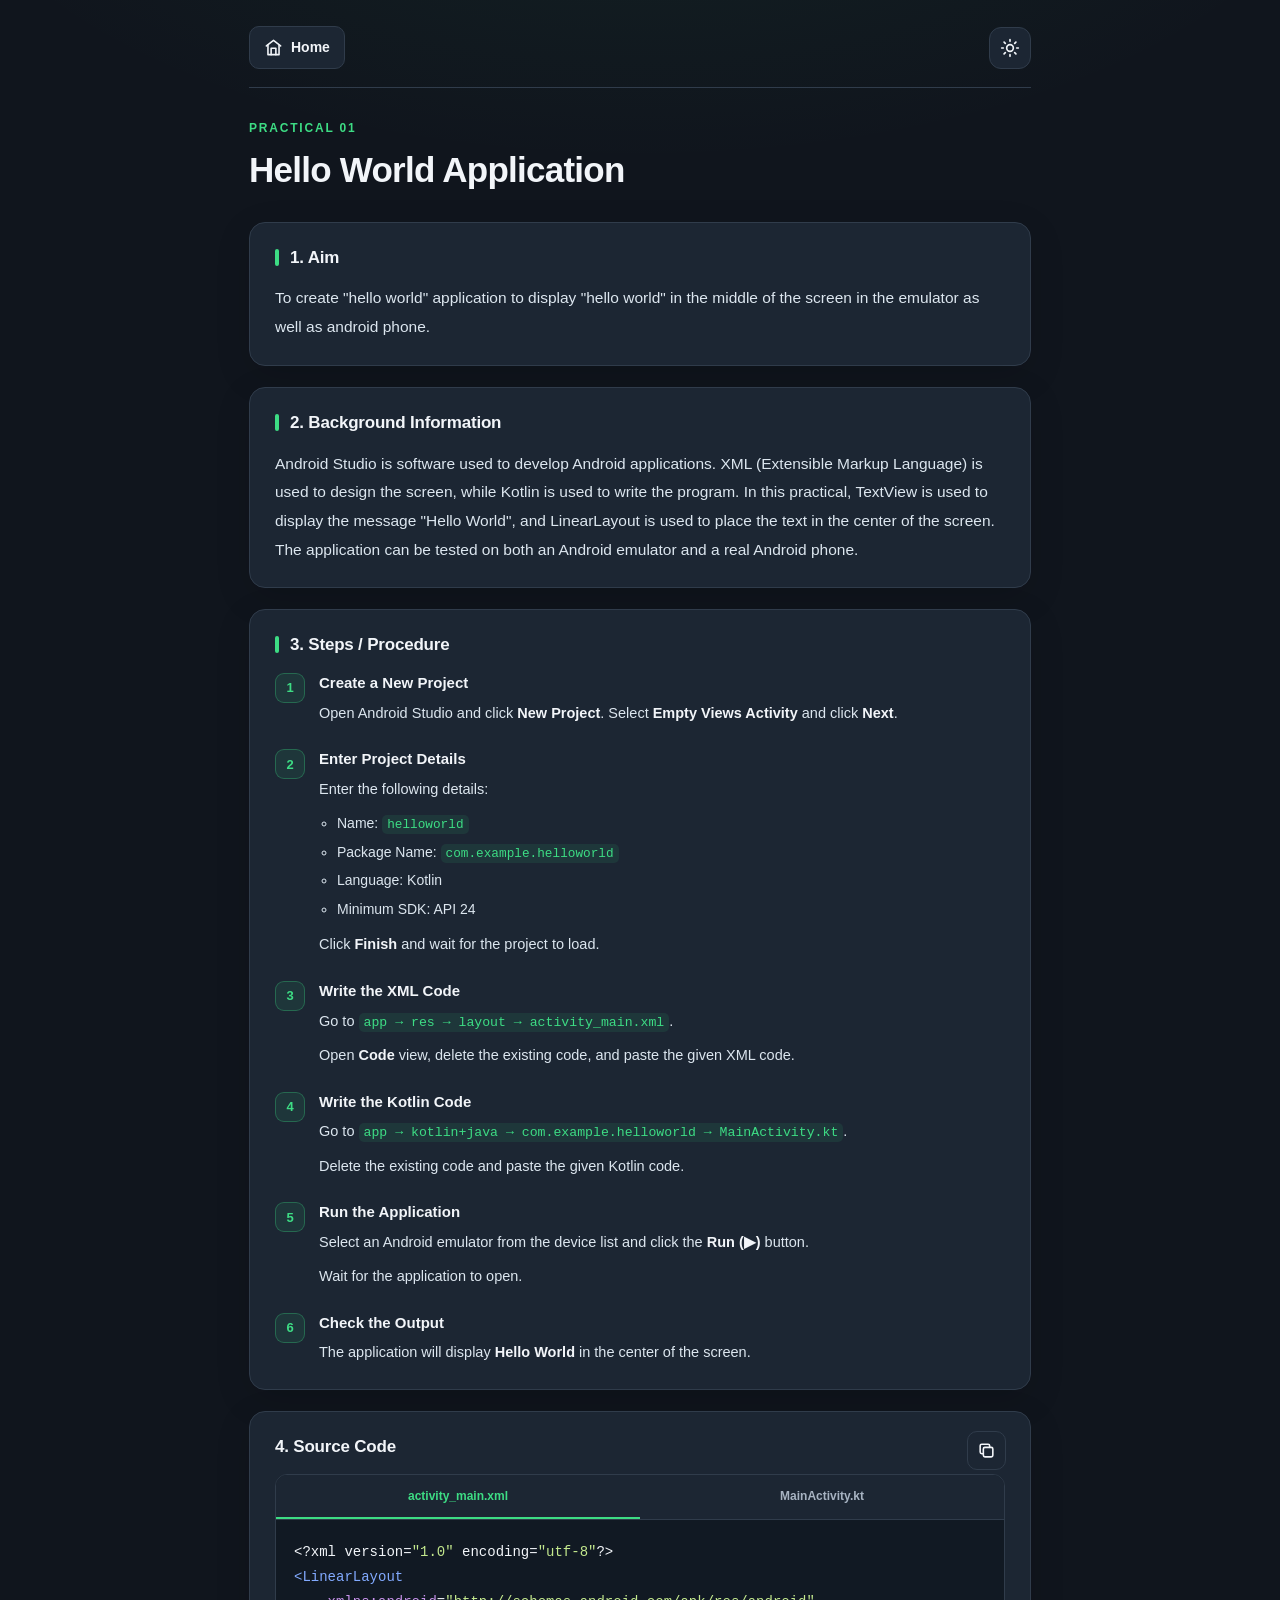
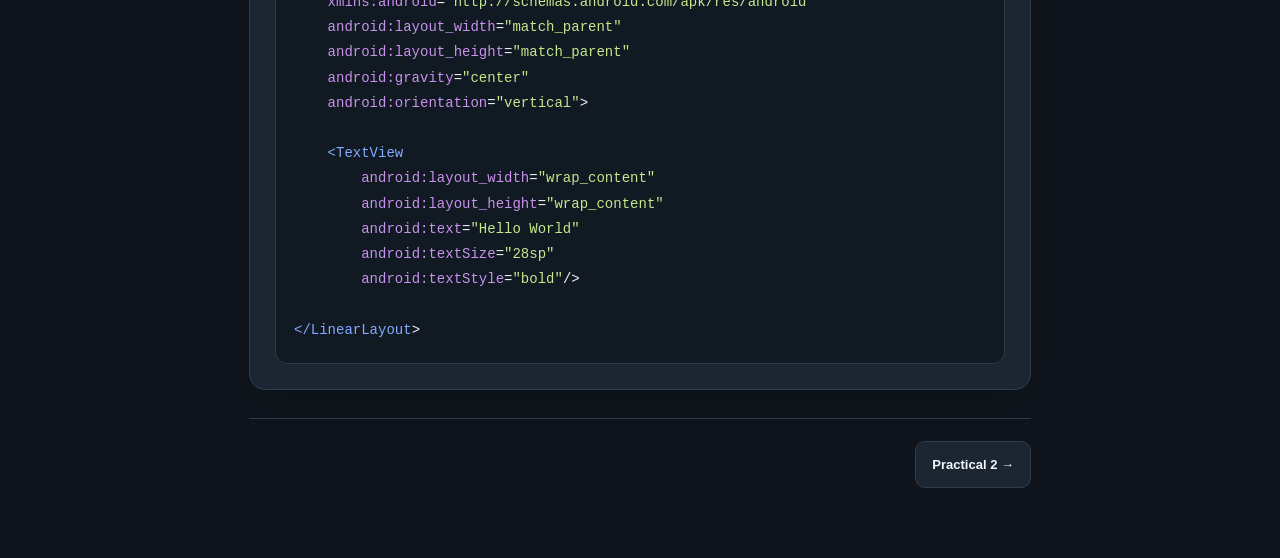
==== commit 7889ee09: "Add files via upload" ====
--- a/p1.html
+++ b/p1.html
@@ -1,4 +1,5 @@
 <!DOCTYPE html>
+
 <html lang="en"><head><meta charset="utf-8"/><meta content="width=device-width,initial-scale=1" name="viewport"/><title>Practical 1 - Hello World Application</title><style>*{box-sizing:border-box} :root{--bg:#10151d;--card:#1c2633;--border:#303c4b;--text:#f2f5f9;--muted:#a7b3c2;--accent:#3ddc84;--hover:#253344;--code:#111923}html.light{--bg:#f4f6f8;--card:#fff;--border:#dce2e8;--text:#17212d;--muted:#526273;--accent:#16834b;--hover:#eef5f0;--code:#f0f3f7}body{margin:0;background:var(--bg);color:var(--text);font-family:Arial,sans-serif;line-height:1.65}.container{max-width:750px;margin:auto;padding:24px 16px}.header{display:flex;justify-content:space-between;align-items:center;margin-bottom:28px}.logo{font-size:22px;font-weight:700;letter-spacing:-.5px}.theme-toggle{display:flex;align-items:center;justify-content:center;width:42px;height:42px;background:var(--card);color:var(--text);border:1px solid var(--border);border-radius:12px;cursor:pointer}.theme-toggle svg{width:20px;height:20px}.practical{display:flex;align-items:center;gap:16px;padding:20px 16px;margin-bottom:12px;background:var(--card);border:1px solid var(--border);border-radius:12px;text-decoration:none;color:var(--text)}.practical:hover,.nav-btn:hover{background:var(--hover);border-color:var(--accent)}.number{color:var(--accent);font-size:16px;font-weight:700;min-width:28px}.name{font-size:15px;font-weight:500;line-height:1.5}@media(min-width:768px){.container{padding:45px 24px}.practical{padding:22px 24px}.name{font-size:17px}}h1{font-size:25px;line-height:1.3;margin:0 0 28px}.home-link{display:flex;align-items:center;gap:10px;color:var(--text);text-decoration:none;font-size:17px;font-weight:700}.home-link svg{width:19px;height:19px}.practical-number{color:var(--accent);font-size:13px;font-weight:700;letter-spacing:1px;margin-bottom:6px}.section{margin-bottom:30px}h2{font-size:18px;margin:0 0 12px}p{margin:0;font-size:15px}.steps{margin:0;padding:0;list-style:none;counter-reset:step}.steps>li{counter-increment:step;position:relative;padding-left:43px;margin-bottom:20px}.steps>li:before{content:counter(step);position:absolute;left:0;top:1px;width:28px;height:28px;background:var(--card);border:1px solid var(--border);color:var(--accent);border-radius:9px;display:flex;justify-content:center;align-items:center;font-size:13px;font-weight:700}.step-title{font-size:15px;font-weight:700;margin-bottom:5px}.steps p{font-size:14px}.steps p+p{margin-top:7px}.details{margin:8px 0;padding-left:18px;font-size:14px}.details li{margin:3px 0}.inline-code{font-family:Consolas,monospace;font-size:.9em;color:var(--accent);overflow-wrap:anywhere}.editor{border:1px solid var(--border);border-radius:12px;overflow:hidden;background:var(--code)}.tabs{display:flex;border-bottom:1px solid var(--border);overflow-x:auto}.tab{flex:1;padding:14px 12px;background:var(--card);color:var(--muted);border:0;border-bottom:2px solid transparent;font-size:12px;white-space:nowrap;cursor:pointer}.tab.active{color:var(--accent);border-bottom-color:var(--accent);font-weight:700}.code-toolbar{display:flex;justify-content:space-between;align-items:center;padding:10px 14px;border-bottom:1px solid var(--border);gap:8px}.filename{font-size:12px;color:var(--muted);font-family:Consolas,monospace}.copy-btn{background:var(--card);color:var(--text);border:1px solid var(--border);border-radius:7px;padding:7px 12px;font-size:12px;cursor:pointer}pre{margin:0;padding:18px 14px;overflow-x:auto;font-family:Consolas,'Courier New',monospace;font-size:12px;line-height:1.7;tab-size:4;color:var(--text)}.token-tag,.token-type{color:#82aaff}.token-attr,.token-keyword{color:#c792ea}.token-string{color:#c3e88d}.token-function{color:#89ddff}html.light .token-tag,html.light .token-type{color:#175bb5}html.light .token-attr,html.light .token-keyword{color:#8b3ab4}html.light .token-string{color:#237a38}html.light .token-function{color:#087b91}.navigation{display:flex;justify-content:space-between;gap:12px;margin-top:38px;padding-top:22px;border-top:1px solid var(--border)}.nav-btn{display:inline-flex;align-items:center;padding:12px 16px;background:var(--card);border:1px solid var(--border);border-radius:10px;color:var(--text);text-decoration:none;font-size:13px;font-weight:600}@media(min-width:768px){h1{font-size:30px}p{font-size:16px}pre{font-size:14px}}
 .home-btn{display:inline-flex;align-items:center;justify-content:center;gap:8px;padding:9px 14px;border:1px solid var(--border);border-radius:10px;background:var(--card);color:var(--text);text-decoration:none;font-size:14px;font-weight:700}
 .home-btn:hover{border-color:var(--accent)}
@@ -10,7 +11,7 @@
 .copy-icon.flash{color:var(--accent);background:var(--hover);transform:scale(1.1)}
 .token-number{color:#f7b267}.token-punctuation{color:#c9d5e5}
 html.light .token-number{color:#9b5800}
-</style><script>try{if(localStorage.getItem('androidTheme')==='light')document.documentElement.classList.add('light')}catch(e){}</script></head><body><div class="container"><header class="header"><a aria-label="Home" class="home-btn" href="index.html"><svg aria-hidden="true" fill="none" height="19" stroke="currentColor" stroke-linecap="round" stroke-linejoin="round" stroke-width="2" viewbox="0 0 24 24" width="19"><path d="m3 10 9-7 9 7"></path><path d="M5 9v12h14V9"></path><path d="M9 21v-8h6v8"></path></svg> Home</a><button aria-label="Toggle theme" class="theme-toggle" id="themeToggle" type="button"></button></header><main><div class="practical-number">PRACTICAL 01</div><h1>Hello World Application</h1><section class="section"><h2>1. Aim</h2><p>To create "hello world" application to display "hello world" in the middle of the screen in the emulator as well as android phone.</p></section><section class="section"><h2>2. Background Information</h2><p>Android Studio is software used to develop Android applications. XML (Extensible Markup Language) is used to design the screen, while Kotlin is used to write the program. In this practical, TextView is used to display the message "Hello World", and LinearLayout is used to place the text in the center of the screen. The application can be tested on both an Android emulator and a real Android phone.</p></section><section class="section"><h2>3. Steps / Procedure</h2><ol class="steps"><li><div class="step-title">Create a New Project</div><p>Open Android Studio and click <strong>New Project</strong>. Select <strong>Empty Views Activity</strong> and click <strong>Next</strong>.</p></li><li><div class="step-title">Enter Project Details</div><p>Enter the following details:</p><ul class="details"><li>Name: <span class="inline-code">helloworld</span></li><li>Package Name: <span class="inline-code">com.example.helloworld</span></li><li>Language: Kotlin</li><li>Minimum SDK: API 24</li></ul><p>Click <strong>Finish</strong> and wait for the project to load.</p></li><li><div class="step-title">Write the XML Code</div><p>Go to <span class="inline-code">app → res → layout → activity_main.xml</span>.</p><p>Open <strong>Code</strong> view, delete the existing code, and paste the given XML code.</p></li><li><div class="step-title">Write the Kotlin Code</div><p>Go to <span class="inline-code">app → kotlin+java → com.example.helloworld → MainActivity.kt</span>.</p><p>Delete the existing code and paste the given Kotlin code.</p></li><li><div class="step-title">Run the Application</div><p>Select an Android emulator from the device list and click the <strong>Run (▶)</strong> button.</p><p>Wait for the application to open.</p></li><li><div class="step-title">Check the Output</div><p>The application will display <strong>Hello World</strong> in the center of the screen.</p></li></ol></section><section class="section"><h2 class="code-title">4. Source Code</h2><button aria-label="Copy source code" class="copy-icon" id="copyBtn" onclick="copyCode()" title="Copy source code" type="button"><svg aria-hidden="true" fill="none" height="19" stroke="currentColor" stroke-linecap="round" stroke-linejoin="round" stroke-width="2" viewbox="0 0 24 24" width="19"><rect height="12" rx="2" width="12" x="8" y="8"></rect><path d="M16 8V6a2 2 0 0 0-2-2H6a2 2 0 0 0-2 2v8a2 2 0 0 0 2 2h2"></path></svg></button><div class="editor"><div aria-label="Source code files" class="tabs" role="tablist"><button aria-controls="codePanel" aria-selected="true" class="tab active" id="tab-xml" onclick="showCode('xml')" role="tab" type="button">activity_main.xml</button><button aria-controls="codePanel" aria-selected="false" class="tab" id="tab-kotlin" onclick="showCode('kotlin')" role="tab" type="button">MainActivity.kt</button></div><div aria-labelledby="tab-xml" id="codePanel" role="tabpanel"><pre><code id="codeDisplay"></code></pre></div></div></section></main><nav class="navigation"><a class="nav-btn" href="p2.html">Practical 2 →</a></nav></div><script id="xmlSource" type="text/plain">
+</style><script>try{if(localStorage.getItem('androidTheme')==='light')document.documentElement.classList.add('light')}catch(e){}</script><link href="reading.css" rel="stylesheet"/></head><body><div class="container"><header class="header"><a aria-label="Home" class="home-btn" href="index.html"><svg aria-hidden="true" fill="none" height="19" stroke="currentColor" stroke-linecap="round" stroke-linejoin="round" stroke-width="2" viewbox="0 0 24 24" width="19"><path d="m3 10 9-7 9 7"></path><path d="M5 9v12h14V9"></path><path d="M9 21v-8h6v8"></path></svg> Home</a><button aria-label="Toggle theme" class="theme-toggle" id="themeToggle" type="button"></button></header><main><div class="practical-number">PRACTICAL 01</div><h1>Hello World Application</h1><section class="section"><h2>1. Aim</h2><p>To create "hello world" application to display "hello world" in the middle of the screen in the emulator as well as android phone.</p></section><section class="section"><h2>2. Background Information</h2><p>Android Studio is software used to develop Android applications. XML (Extensible Markup Language) is used to design the screen, while Kotlin is used to write the program. In this practical, TextView is used to display the message "Hello World", and LinearLayout is used to place the text in the center of the screen. The application can be tested on both an Android emulator and a real Android phone.</p></section><section class="section"><h2>3. Steps / Procedure</h2><ol class="steps"><li><div class="step-title">Create a New Project</div><p>Open Android Studio and click <strong>New Project</strong>. Select <strong>Empty Views Activity</strong> and click <strong>Next</strong>.</p></li><li><div class="step-title">Enter Project Details</div><p>Enter the following details:</p><ul class="details"><li>Name: <span class="inline-code">helloworld</span></li><li>Package Name: <span class="inline-code">com.example.helloworld</span></li><li>Language: Kotlin</li><li>Minimum SDK: API 24</li></ul><p>Click <strong>Finish</strong> and wait for the project to load.</p></li><li><div class="step-title">Write the XML Code</div><p>Go to <span class="inline-code">app → res → layout → activity_main.xml</span>.</p><p>Open <strong>Code</strong> view, delete the existing code, and paste the given XML code.</p></li><li><div class="step-title">Write the Kotlin Code</div><p>Go to <span class="inline-code">app → kotlin+java → com.example.helloworld → MainActivity.kt</span>.</p><p>Delete the existing code and paste the given Kotlin code.</p></li><li><div class="step-title">Run the Application</div><p>Select an Android emulator from the device list and click the <strong>Run (▶)</strong> button.</p><p>Wait for the application to open.</p></li><li><div class="step-title">Check the Output</div><p>The application will display <strong>Hello World</strong> in the center of the screen.</p></li></ol></section><section class="section"><h2 class="code-title">4. Source Code</h2><button aria-label="Copy source code" class="copy-icon" id="copyBtn" onclick="copyCode()" title="Copy source code" type="button"><svg aria-hidden="true" fill="none" height="19" stroke="currentColor" stroke-linecap="round" stroke-linejoin="round" stroke-width="2" viewbox="0 0 24 24" width="19"><rect height="12" rx="2" width="12" x="8" y="8"></rect><path d="M16 8V6a2 2 0 0 0-2-2H6a2 2 0 0 0-2 2v8a2 2 0 0 0 2 2h2"></path></svg></button><div class="editor"><div aria-label="Source code files" class="tabs" role="tablist"><button aria-controls="codePanel" aria-selected="true" class="tab active" id="tab-xml" onclick="showCode('xml')" role="tab" type="button">activity_main.xml</button><button aria-controls="codePanel" aria-selected="false" class="tab" id="tab-kotlin" onclick="showCode('kotlin')" role="tab" type="button">MainActivity.kt</button></div><div aria-labelledby="tab-xml" id="codePanel" role="tabpanel"><pre><code id="codeDisplay"></code></pre></div></div></section></main><nav class="navigation"><a class="nav-btn" href="p2.html">Practical 2 →</a></nav></div><script id="xmlSource" type="text/plain">
 <?xml version="1.0" encoding="utf-8"?>
 <LinearLayout
     xmlns:android="http://schemas.android.com/apk/res/android"
--- a/reading.css
+++ b/reading.css
@@ -0,0 +1,23 @@
+
+/* Reading experience refinements — shared across every page */
+:root{--reading:#dce6ef;--surface-soft:#16212d;--accent-soft:rgba(61,220,132,.09);--shadow:0 10px 36px rgba(0,0,0,.12)}
+html.light{--reading:#283849;--surface-soft:#f7faf8;--accent-soft:rgba(22,131,75,.075);--shadow:0 8px 28px rgba(29,49,66,.055)}
+html{scroll-behavior:smooth}body{background:radial-gradient(ellipse 900px 430px at 50% -180px,rgba(61,220,132,.065),transparent 80%),var(--bg);-webkit-font-smoothing:antialiased}
+.container{max-width:820px;padding:26px 19px 55px}.header{padding-bottom:18px;border-bottom:1px solid var(--border);margin-bottom:31px;gap:15px}
+.theme-toggle,.home-btn,.nav-btn,.copy-icon{transition:background .2s,border-color .2s,transform .2s,box-shadow .2s}.theme-toggle:hover,.home-btn:hover,.nav-btn:hover{border-color:var(--accent);transform:translateY(-1px)}
+main>h1{font-size:clamp(25px,4.5vw,35px);letter-spacing:-.75px;line-height:1.25;margin:5px 0 30px;max-width:680px}
+.practical-number{letter-spacing:1.8px;font-size:12px;margin-bottom:9px}
+.section{margin-bottom:21px;padding:23px 25px;background:var(--card);border:1px solid var(--border);border-radius:16px;box-shadow:var(--shadow)}
+.section h2{font-size:17px;line-height:1.4;letter-spacing:-.2px;margin-bottom:15px;color:var(--text)}
+.section>p,.steps p,.details{color:var(--reading);line-height:1.85}.section>p{font-size:15.5px}
+.section h2:not(.code-title):before{content:'';display:inline-block;width:4px;height:17px;border-radius:5px;background:var(--accent);margin-right:11px;vertical-align:-3px}
+.steps>li{margin-bottom:22px;padding-left:44px}.steps>li:last-child{margin-bottom:0}.steps>li:before{background:var(--accent-soft);border-color:rgba(61,220,132,.3)}
+.step-title{font-size:15px;line-height:1.5}.steps p{font-size:14.5px}.steps strong,.section p strong{color:var(--text)}
+.explain-key{color:var(--accent);font-weight:650}.inline-code,.steps code{background:var(--accent-soft);padding:2px 5px;border-radius:5px;color:var(--accent);font-size:.91em;overflow-wrap:anywhere}
+.editor{border-radius:12px}.tabs .tab{font-weight:600}.tabs .tab:hover{background:var(--hover)}pre{line-height:1.8;padding:20px 18px}.section:has(.editor){padding-bottom:25px}.copy-icon{right:24px;top:19px}.copy-icon:focus-visible,.tab:focus-visible,.theme-toggle:focus-visible,.nav-btn:focus-visible,.practical:focus-visible{outline:2px solid var(--accent);outline-offset:3px}
+.navigation{margin-top:28px}.nav-btn{min-height:44px}
+.practical{position:relative;border-radius:15px;padding:20px 22px;gap:17px;box-shadow:var(--shadow);transition:transform .2s,border-color .2s,background .2s,box-shadow .2s}
+.practical:hover{transform:translateY(-2px);box-shadow:0 12px 32px rgba(0,0,0,.13)}.practical:after{content:'›';margin-left:auto;color:var(--muted);font-size:26px;line-height:1}.number{display:grid;place-items:center;width:43px;height:43px;min-width:43px;border-radius:12px;background:var(--accent-soft);font-size:15px}.name{font-weight:600;font-size:15.5px;line-height:1.55}
+.logo{letter-spacing:-.8px}.logo svg{filter:drop-shadow(0 0 9px rgba(61,220,132,.15))}
+@media(max-width:600px){.container{padding:20px 14px 42px}.header{margin-bottom:24px}.section{padding:19px 17px;border-radius:14px;margin-bottom:16px}.section>p{font-size:14.5px}.steps p{font-size:14px}.steps>li{padding-left:39px}.copy-icon{right:16px;top:16px}.section h2{font-size:16px}.practical{padding:15px 13px;gap:12px}.name{font-size:14px}.number{width:39px;height:39px;min-width:39px}.navigation{gap:9px}.nav-btn{padding:11px 12px;font-size:12px}pre{font-size:12px;padding:15px 12px}}
+@media(prefers-reduced-motion:reduce){*,*:before,*:after{scroll-behavior:auto!important;transition:none!important}}
